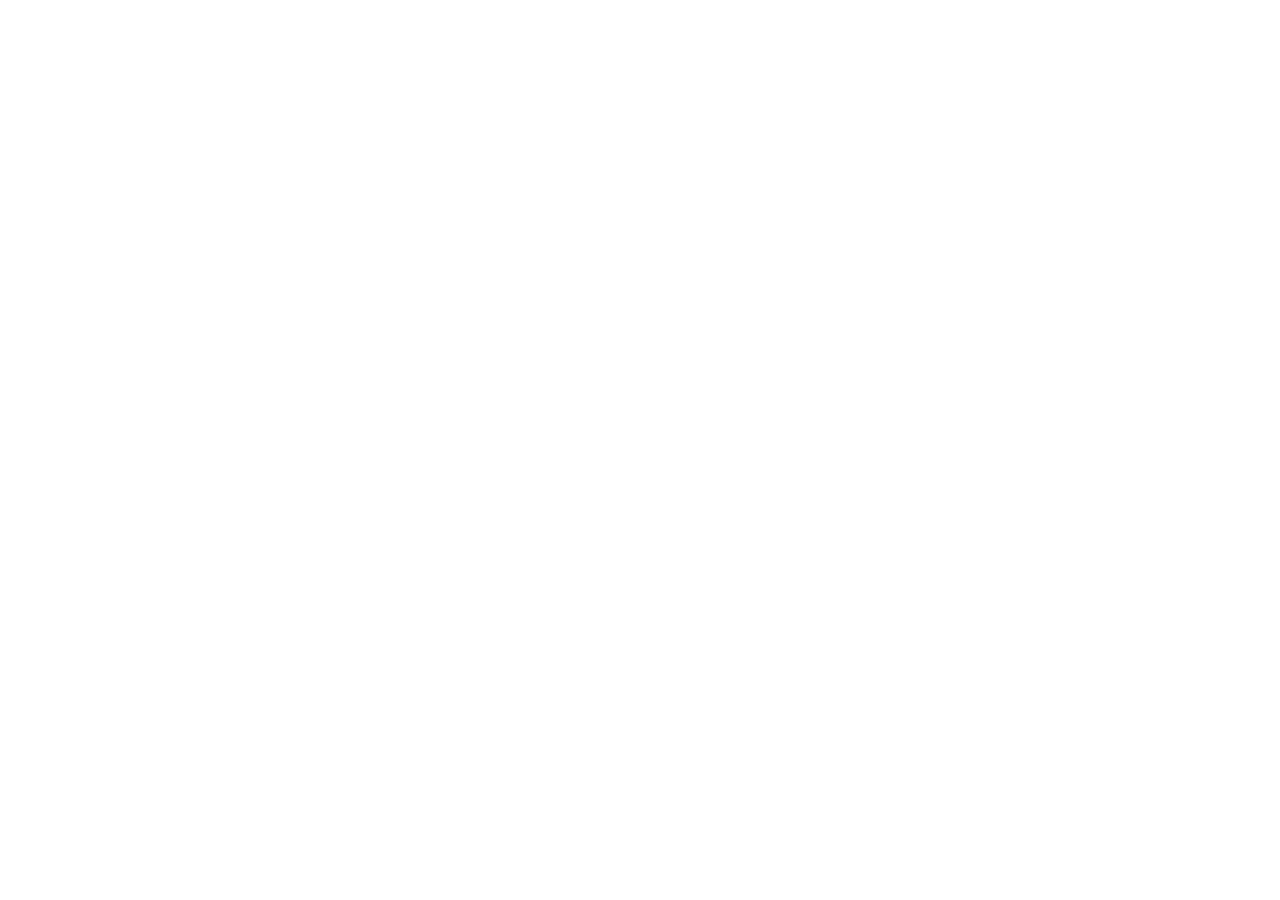
==== contact.html @ eb639f41 "Init: Création du dépôt,arboréscence des fichiers et structure HTML de base" ====
<!DOCTYPE html>
<html lang="fr">
<head>
    <meta charset="UTF-8">
    <meta name="viewport" content="width=device-width, initial-scale=1.0">
    <title>Document</title>
</head>
<body>
    
</body>
</html>
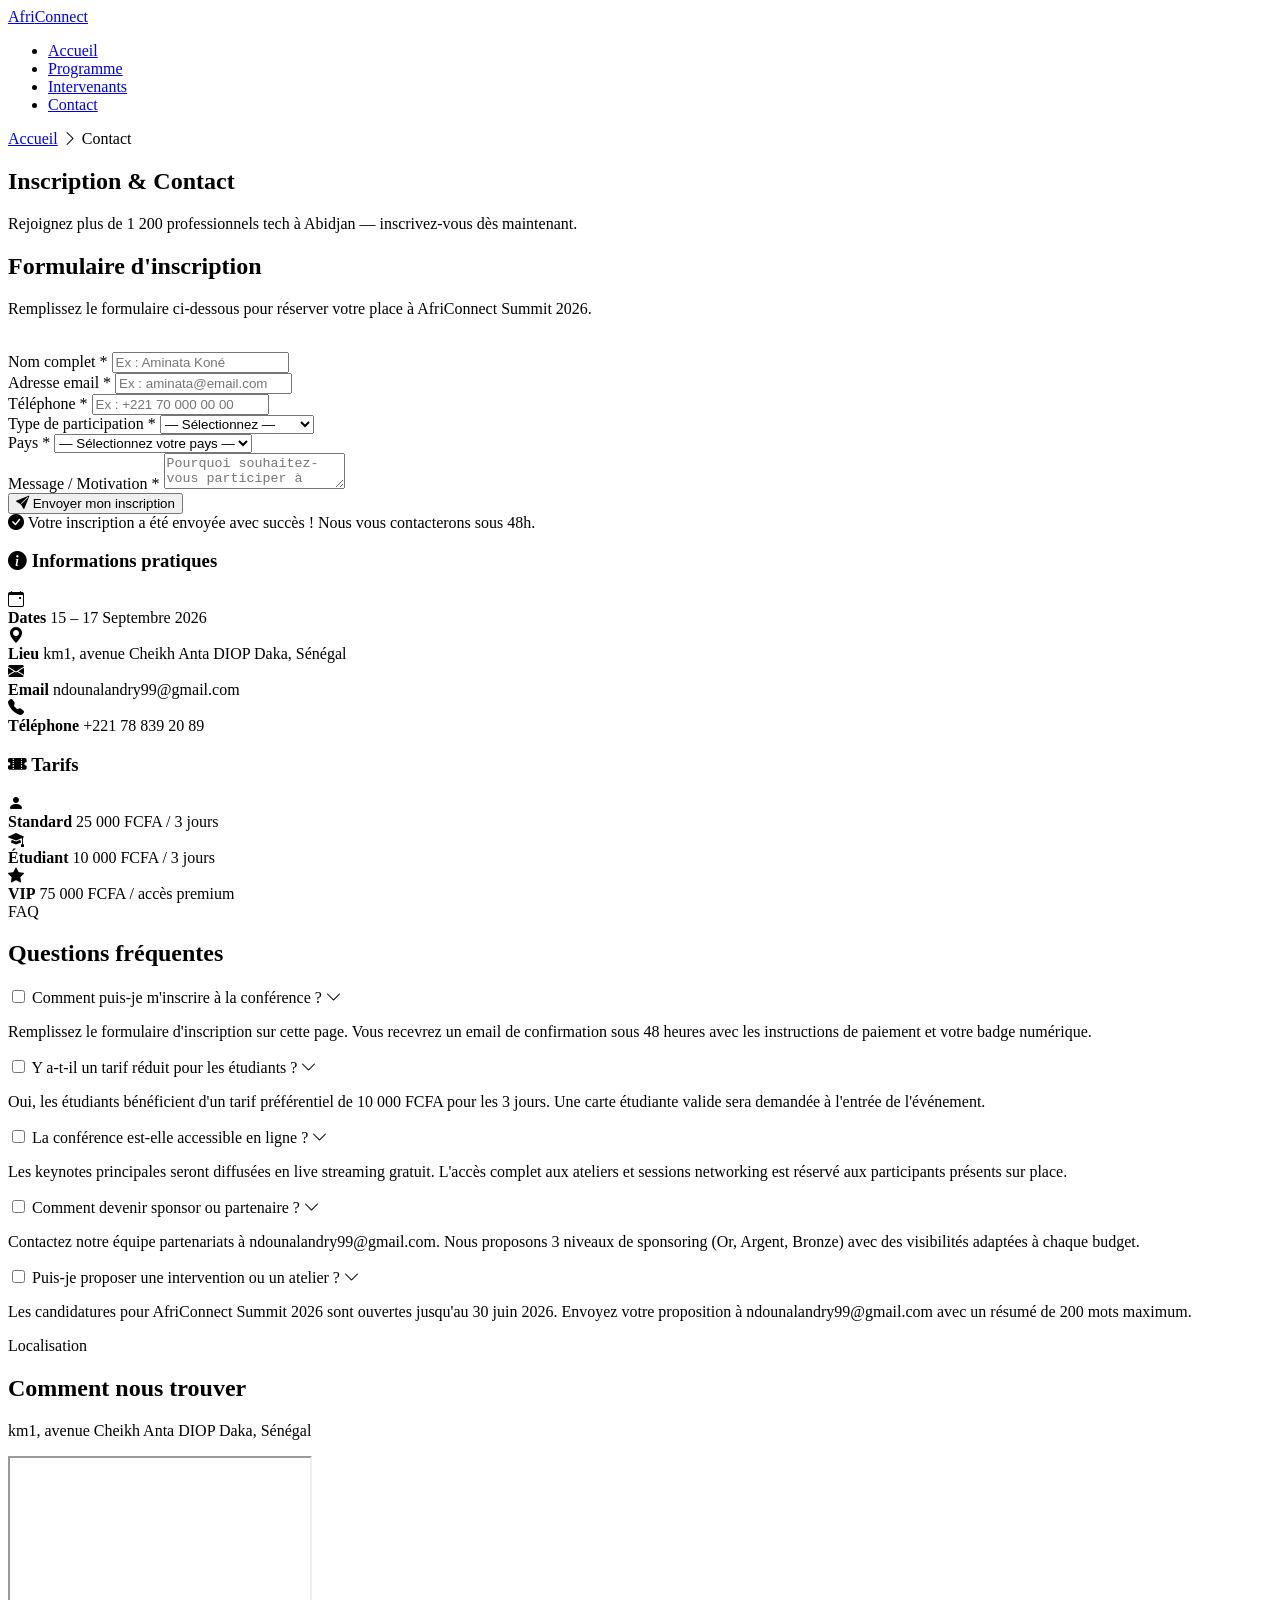
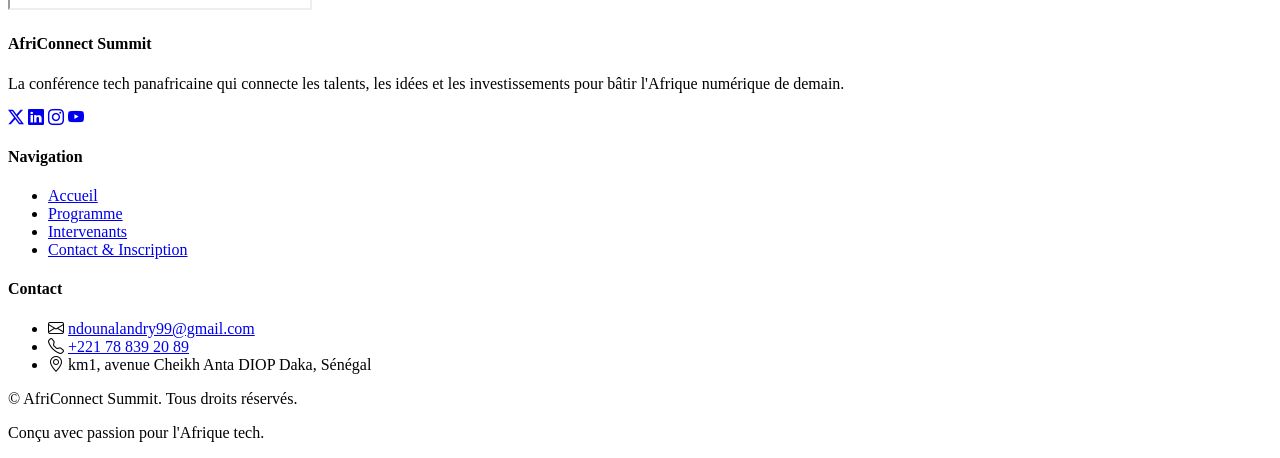
==== commit 61d1645a: "HTML: structure compltète de contact.html" ====
--- a/contact.html
+++ b/contact.html
@@ -3,9 +3,316 @@
 <head>
     <meta charset="UTF-8">
     <meta name="viewport" content="width=device-width, initial-scale=1.0">
-    <title>Document</title>
+    <meta name="description" content="Inscrivez-vous à AfriConnect Summit 2026 ou contactez-nous — formulaire d'inscription et FAQ.">
+    <title>Contact &amp; Inscription — AfriConnect Summit 2026</title>
+    <link rel="preconnect" href="https://fonts.googleapis.com">
+    <link rel="preconnect" href="https://fonts.gstatic.com" crossorigin>
+    <link href="https://fonts.googleapis.com/css2?family=DM+Sans:ital,opsz,wght@0,9..40,300;0,9..40,400;0,9..40,500;0,9..40,600;0,9..40,700;1,9..40,400&family=Syne:wght@400;600;700;800&display=swap" rel="stylesheet">
+    <link rel="stylesheet" href="https://cdn.jsdelivr.net/npm/bootstrap-icons@1.11.3/font/bootstrap-icons.min.css">
+    <link rel="stylesheet" href="css/style.css">
 </head>
 <body>
-    
+
+    <!-- NAVBAR -->
+    <header>
+        <nav aria-label="Navigation principale">
+            <div>
+                <a href="index.html" aria-label="AfriConnect Summit — Accueil">
+                    Afri<span>Connect</span>
+                </a>
+                <ul>
+                    <li><a href="index.html">Accueil</a></li>
+                    <li><a href="programme.html">Programme</a></li>
+                    <li><a href="intervenants.html">Intervenants</a></li>
+                    <li><a href="contact.html">Contact</a></li>
+                </ul>
+            </div>
+        </nav>
+    </header>
+
+    <main>
+
+        <!-- HERO INTERNE -->
+        <section>
+            <div>
+                <nav aria-label="Fil d'Ariane">
+                    <a href="index.html">Accueil</a>
+                    <i class="bi bi-chevron-right"></i>
+                    <span>Contact</span>
+                </nav>
+                <h1>Inscription &amp; Contact</h1>
+                <p>Rejoignez plus de 1 200 professionnels tech à Abidjan — inscrivez-vous dès maintenant.</p>
+            </div>
+        </section>
+
+        <!-- FORMULAIRE D'INSCRIPTION -->
+        <section>
+            <div>
+                <div>
+                    <!-- Colonne formulaire -->
+                    <div>
+                        <h2>Formulaire d'inscription</h2>
+                        <p>Remplissez le formulaire ci-dessous pour réserver votre place à AfriConnect Summit 2026.</p>
+                        <br>
+                        <form>
+                            <div>
+                                <label for="fullname">Nom complet *</label>
+                                <input type="text" name="fullname" placeholder="Ex : Aminata Koné" required autocomplete="name">
+                                <span class="error-message" aria-live="polite"></span>
+                            </div>
+                            <div>
+                                <label for="email">Adresse email *</label>
+                                <input type="email" name="email" placeholder="Ex : aminata@email.com" required autocomplete="email">
+                                <span class="error-message" aria-live="polite"></span>
+                            </div>
+                            <div>
+                                <label for="phone">Téléphone *</label>
+                                <input type="tel" name="phone" placeholder="Ex : +221 70 000 00 00" required autocomplete="tel">
+                                <span class="error-message" aria-live="polite"></span>
+                            </div>
+                            <div>
+                                <label for="participation">Type de participation *</label>
+                                <select id="participation" name="participation" required>
+                                    <option value="">— Sélectionnez —</option>
+                                    <option value="standard">Participant standard</option>
+                                    <option value="student">Étudiant / Junior</option>
+                                    <option value="speaker">Intervenant / Speaker</option>
+                                    <option value="sponsor">Représentant sponsor</option>
+                                    <option value="press">Presse / Média</option>
+                                </select>
+                                <span class="error-message" aria-live="polite"></span>
+                            </div>
+                            <div>
+                                <label for="country">Pays *</label>
+                                <select name="country" required>
+                                    <option value="">— Sélectionnez votre pays —</option>
+                                    <option value="ci">Côte d'Ivoire</option>
+                                    <option value="sn">Sénégal</option>
+                                    <option value="co">Congo</option>
+                                    <option value="ng">Nigeria</option>
+                                    <option value="gh">Ghana</option>
+                                    <option value="ke">Kenya</option>
+                                    <option value="ma">Maroc</option>
+                                    <option value="cm">Cameroun</option>
+                                    <option value="za">Afrique du Sud</option>
+                                    <option value="tg">Togo</option>
+                                    <option value="bj">Bénin</option>
+                                    <option value="rw">Rwanda</option>
+                                    <option value="et">Éthiopie</option>
+                                </select>
+                                <span class="error-message" aria-live="polite"></span>
+                            </div>
+                            <div>
+                                <label for="message">Message / Motivation *</label>
+                                <textarea id="message" name="message" placeholder="Pourquoi souhaitez-vous participer à AfriConnect Summit ? (minimum 20 caractères)" required></textarea>
+                                <span class="error-message" aria-live="polite"></span>
+                            </div>
+                            <button type="submit">
+                                <i class="bi bi-send-fill"></i> Envoyer mon inscription
+                            </button>
+                            <div>
+                                <i class="bi bi-check-circle-fill"></i> Votre inscription a été envoyée avec succès !
+                                Nous vous contacterons sous 48h.
+                            </div>
+                        </form>
+                    </div>
+
+                    <!-- Colonne informations -->
+                    <div>
+                        <div>
+                            <h3><i class="bi bi-info-circle-fill"></i> Informations pratiques</h3>
+                            <div>
+                                <i class="bi bi-calendar-event"></i>
+                                <div>
+                                    <strong>Dates</strong>
+                                    <span>15 – 17 Septembre 2026</span>
+                                </div>
+                            </div>
+                            <div>
+                                <i class="bi bi-geo-alt-fill"></i>
+                                <div>
+                                    <strong>Lieu</strong>
+                                    <span>km1, avenue Cheikh Anta DIOP Daka, Sénégal</span>
+                                </div>
+                            </div>
+                            <div>
+                                <i class="bi bi-envelope-fill"></i>
+                                <div>
+                                    <strong>Email</strong>
+                                    <span>ndounalandry99@gmail.com</span>
+                                </div>
+                            </div>
+                            <div>
+                                <i class="bi bi-telephone-fill"></i>
+                                <div>
+                                    <strong>Téléphone</strong>
+                                    <span>+221 78 839 20 89</span>
+                                </div>
+                            </div>
+                        </div>
+                        <div>
+                            <h3><i class="bi bi-ticket-perforated-fill"></i> Tarifs</h3>
+                            <div>
+                                <i class="bi bi-person-fill"></i>
+                                <div>
+                                    <strong>Standard</strong>
+                                    <span>25 000 FCFA / 3 jours</span>
+                                </div>
+                            </div>
+                            <div>
+                                <i class="bi bi-mortarboard-fill"></i>
+                                <div>
+                                    <strong>Étudiant</strong>
+                                    <span>10 000 FCFA / 3 jours</span>
+                                </div>
+                            </div>
+                            <div>
+                                <i class="bi bi-star-fill"></i>
+                                <div>
+                                    <strong>VIP</strong>
+                                    <span>75 000 FCFA / accès premium</span>
+                                </div>
+                            </div>
+                        </div>
+                    </div>
+                </div>
+            </div>
+        </section>
+
+        <!-- FAQ ACCORDÉON CSS PUR -->
+        <section>
+            <div>
+                <div>
+                    <span>FAQ</span>
+                    <h2>Questions fréquentes</h2>
+                </div>
+                <div>
+                    <div>
+                        <input type="checkbox" id="faq1">
+                        <label for="faq1">
+                            Comment puis-je m'inscrire à la conférence ?
+                            <i class="bi bi-chevron-down"></i>
+                        </label>
+                        <div>
+                            <p>
+                                Remplissez le formulaire d'inscription sur cette page. Vous recevrez un email de confirmation 
+                                sous 48 heures avec les instructions de paiement et votre badge numérique.
+                            </p>
+                        </div>
+                    </div>
+                    <div>
+                        <input type="checkbox" id="faq2">
+                        <label for="faq2">
+                            Y a-t-il un tarif réduit pour les étudiants ?
+                            <i class="bi bi-chevron-down"></i>
+                        </label>
+                        <div>
+                            <p>
+                                Oui, les étudiants bénéficient d'un tarif préférentiel de 10 000 FCFA pour les 3 jours.
+                                Une carte étudiante valide sera demandée à l'entrée de l'événement.
+                            </p>
+                        </div>
+                    </div>
+                    <div>
+                        <input type="checkbox" id="faq3">
+                        <label for="faq3">
+                            La conférence est-elle accessible en ligne ?
+                            <i class="bi bi-chevron-down"></i>
+                        </label>
+                        <div>
+                            <p>
+                                Les keynotes principales seront diffusées en live streaming gratuit. L'accès complet aux
+                                ateliers et sessions networking est réservé aux participants présents sur place.
+                            </p>
+                        </div>
+                    </div>
+                    <div>
+                        <input type="checkbox" id="faq4">
+                        <label for="faq4">
+                            Comment devenir sponsor ou partenaire ?
+                            <i class="bi bi-chevron-down"></i>
+                        </label>
+                        <div>
+                            <p>
+                                Contactez notre équipe partenariats à ndounalandry99@gmail.com. Nous proposons 3
+                                niveaux de sponsoring (Or, Argent, Bronze) avec des visibilités adaptées à chaque
+                                budget.
+                            </p>
+                        </div>
+                    </div>
+                    <div>
+                        <input type="checkbox" id="faq5">
+                        <label for="faq5">
+                            Puis-je proposer une intervention ou un atelier ?
+                            <i class="bi bi-chevron-down"></i>
+                        </label>
+                        <div>
+                            <p>
+                                Les candidatures pour AfriConnect Summit 2026 sont ouvertes jusqu'au 30 juin 2026.
+                                Envoyez votre proposition à ndounalandry99@gmail.com avec un résumé de 200 mots
+                                maximum.
+                            </p>
+                        </div>
+                    </div>
+                </div>
+            </div>
+        </section>
+
+        <!-- CARTE GOOGLE MAPS -->
+        <section>
+            <div>
+                <div>
+                    <span>Localisation</span>
+                    <h2>Comment nous trouver</h2>
+                    <p>km1, avenue Cheikh Anta DIOP Daka, Sénégal</p>
+                </div>
+                <div class="map-container animate-on-scroll fade-in">
+                    <iframe src="https://google.com" allowfullscreen="" loading="lazy" referrerpolicy="no-referrer-when-downgrade" title="Carte Google Maps — km1, avenue Cheikh Anta DIOP Dakar, Sénégal"></iframe>
+                </div>
+            </div>
+        </section>
+
+    </main>
+
+    <!-- FOOTER -->
+    <footer>
+        <div>
+            <div>
+                <div>
+                    <h4>AfriConnect Summit</h4>
+                    <p>La conférence tech panafricaine qui connecte les talents, les idées et les investissements pour bâtir l'Afrique numérique de demain.</p>
+                    <div>
+                        <a href="#" aria-label="Twitter"><i class="bi bi-twitter-x"></i></a>
+                        <a href="#" aria-label="LinkedIn"><i class="bi bi-linkedin"></i></a>
+                        <a href="#" aria-label="Instagram"><i class="bi bi-instagram"></i></a>
+                        <a href="#" aria-label="YouTube"><i class="bi bi-youtube"></i></a>
+                    </div>
+                </div>
+                <div>
+                    <h4>Navigation</h4>
+                    <ul>
+                        <li><a href="index.html">Accueil</a></li>
+                        <li><a href="programme.html">Programme</a></li>
+                        <li><a href="intervenants.html">Intervenants</a></li>
+                        <li><a href="contact.html">Contact &amp; Inscription</a></li>
+                    </ul>
+                </div>
+                <div>
+                    <h4>Contact</h4>
+                    <ul>
+                        <li><i class="bi bi-envelope"></i> <a href="mailto:ndounalandry99@gmail.com">ndounalandry99@gmail.com</a></li>
+                        <li><i class="bi bi-telephone"></i> <a href="tel:+221788392089">+221 78 839 20 89</a></li>
+                        <li><i class="bi bi-geo-alt"></i> km1, avenue Cheikh Anta DIOP Daka, Sénégal </li>
+                    </ul>
+                </div>
+            </div>
+            <div>
+                <p>&copy; <span class="current-year"></span> AfriConnect Summit. Tous droits réservés.</p>
+                <p>Conçu avec passion pour l'Afrique tech.</p>
+            </div>
+        </div>
+    </footer>
+
+    <script src="js/main.js"></script>
 </body>
 </html>
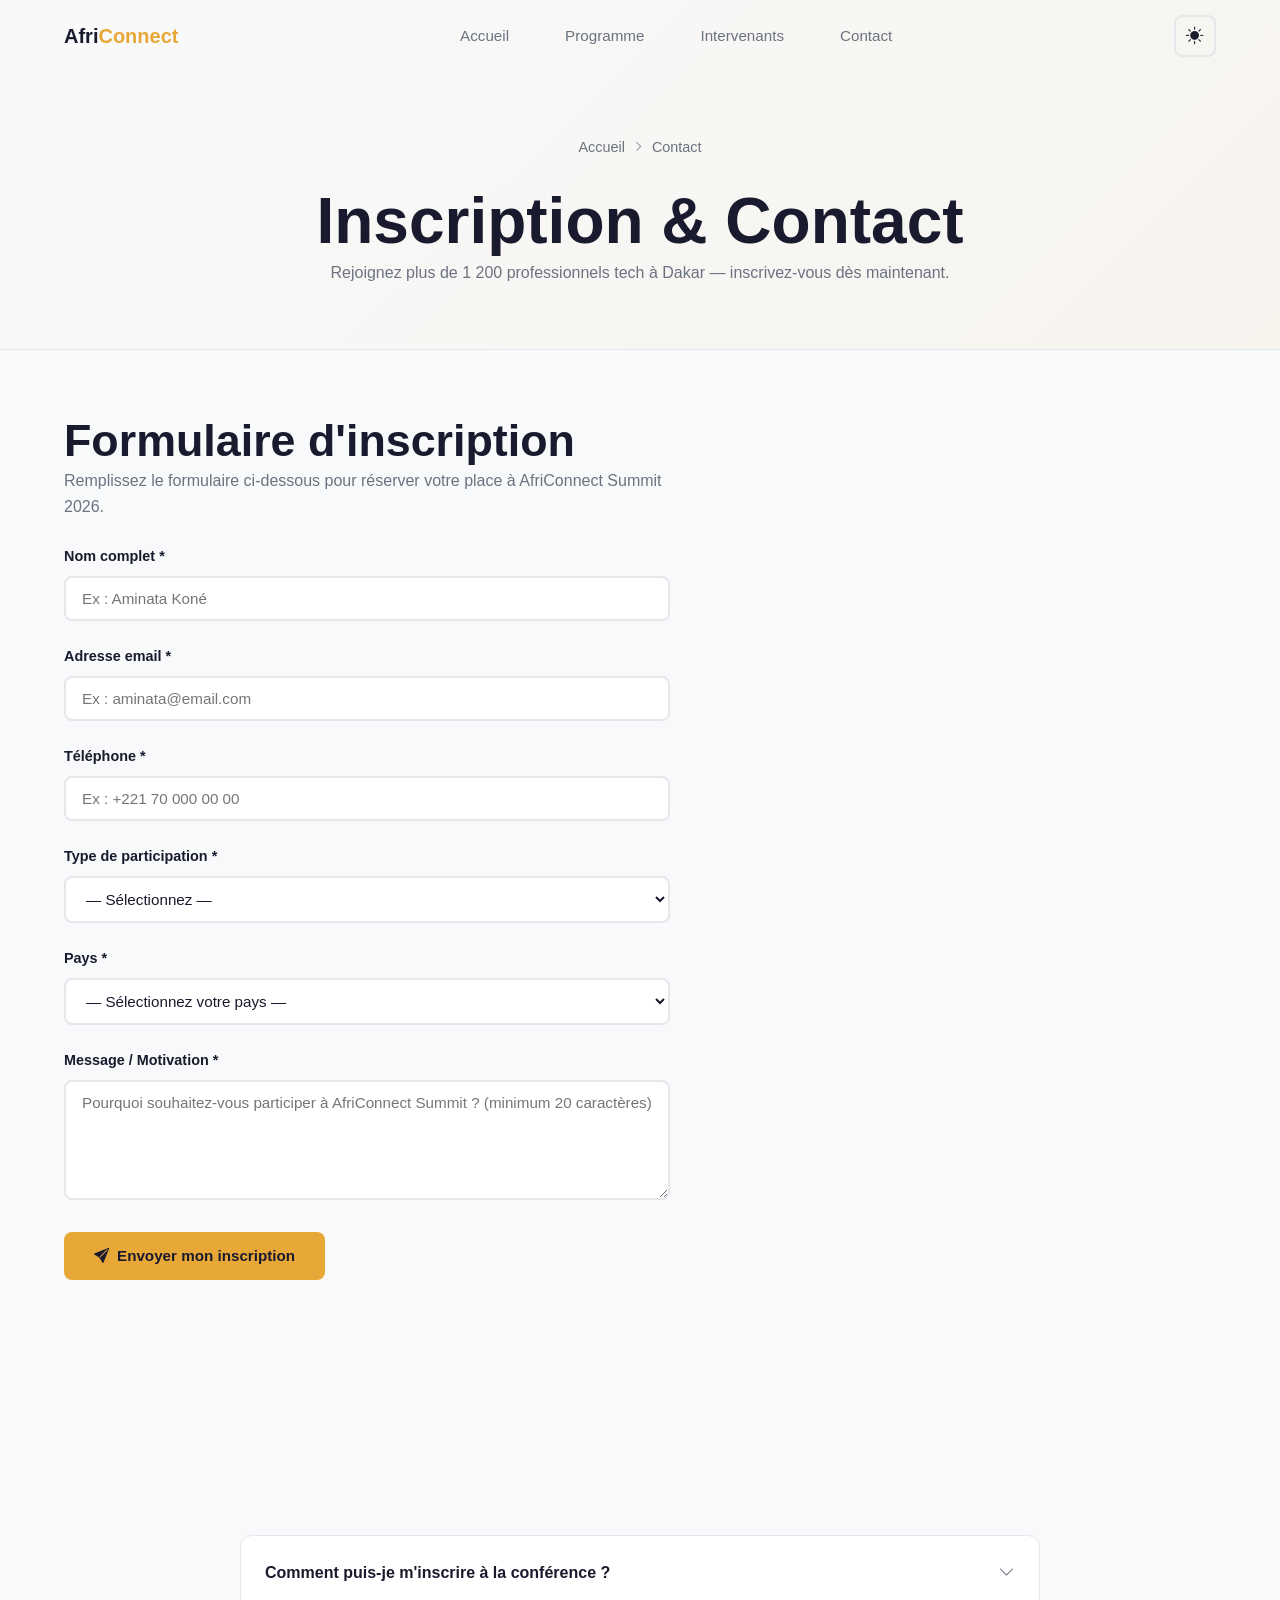
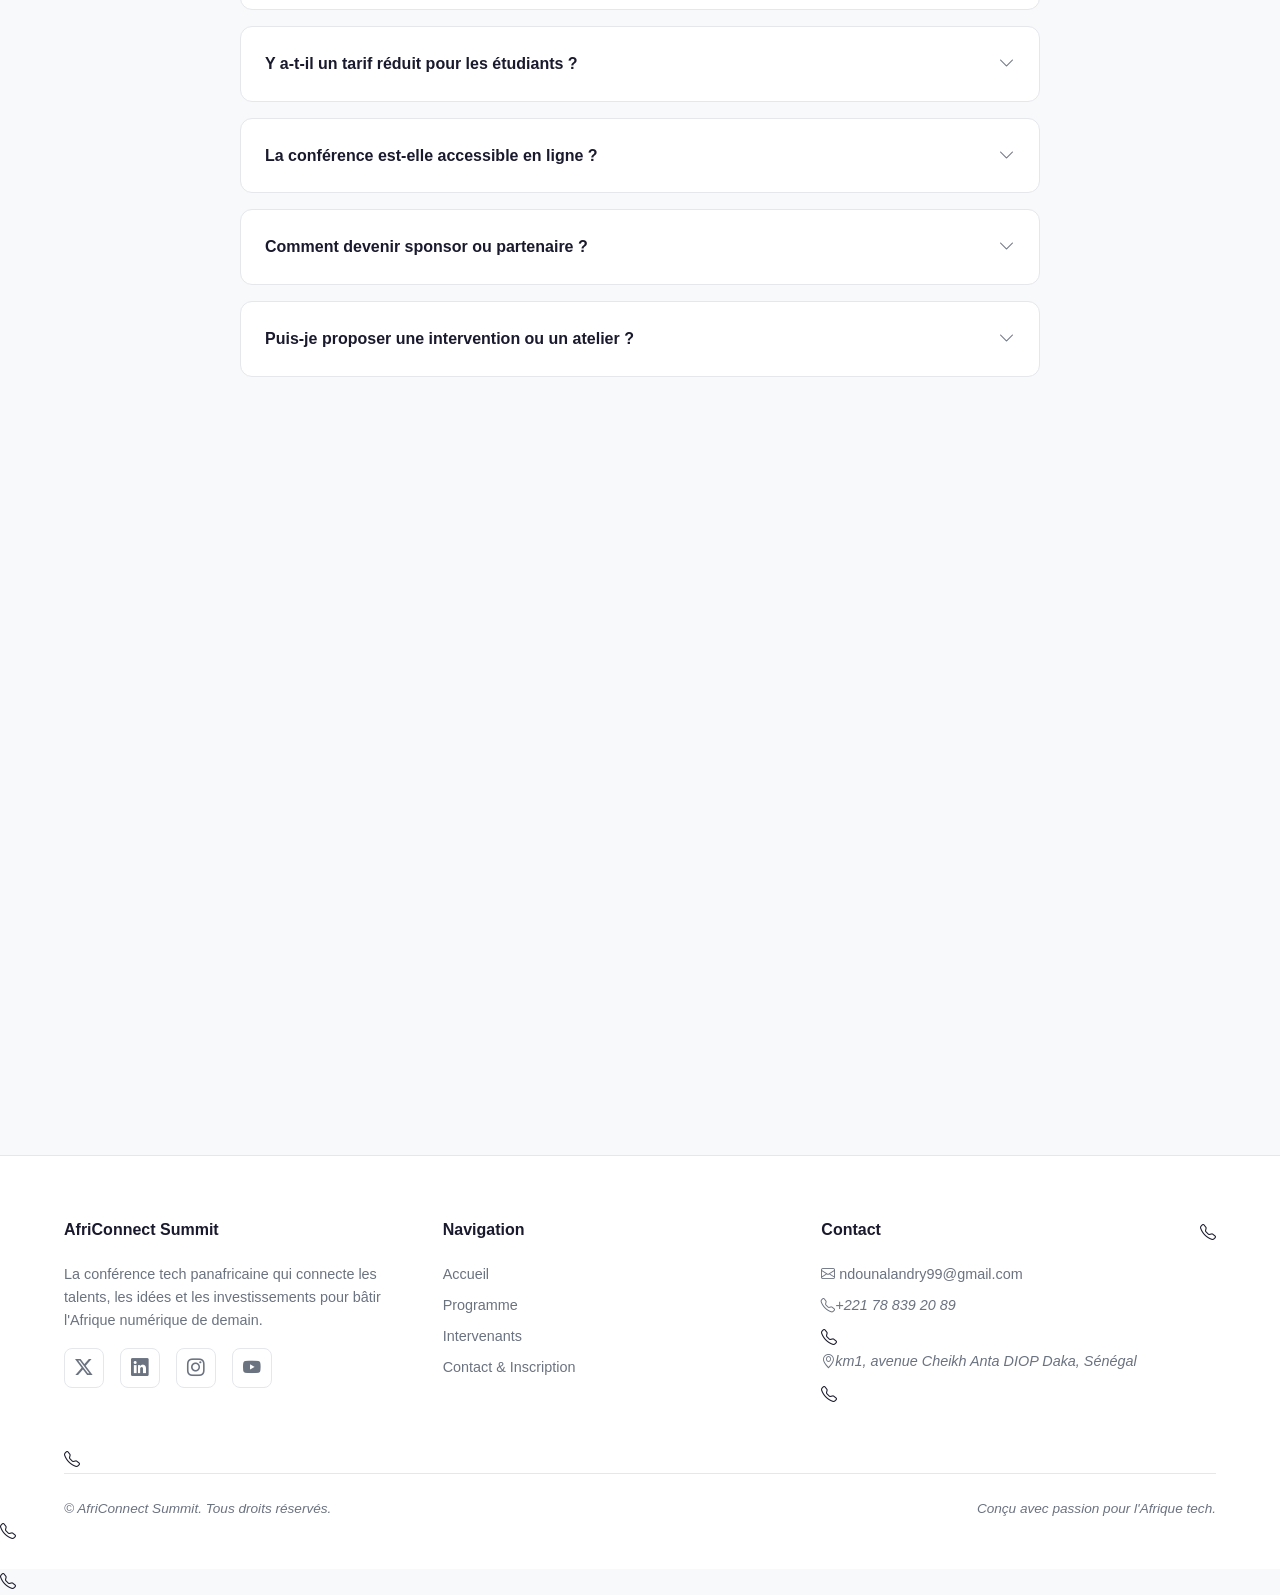
==== commit 2687a5e6: "CSS : structure complète avec les variables, Dark/light mode, responsivité" ====
--- a/contact.html
+++ b/contact.html
@@ -15,17 +15,27 @@
 
     <!-- NAVBAR -->
     <header>
-        <nav aria-label="Navigation principale">
-            <div>
-                <a href="index.html" aria-label="AfriConnect Summit — Accueil">
+        <nav class="navbar" aria-label="Navigation principale">
+            <div class="container">
+                <a href="index.html" class="navbar-logo" aria-label="AfriConnect Summit — Accueil">
                     Afri<span>Connect</span>
                 </a>
-                <ul>
-                    <li><a href="index.html">Accueil</a></li>
-                    <li><a href="programme.html">Programme</a></li>
-                    <li><a href="intervenants.html">Intervenants</a></li>
-                    <li><a href="contact.html">Contact</a></li>
+                <ul class="navbar-nav">
+                    <li><a href="index.html" class="nav-link">Accueil</a></li>
+                    <li><a href="programme.html" class="nav-link">Programme</a></li>
+                    <li><a href="intervenants.html" class="nav-link">Intervenants</a></li>
+                    <li><a href="contact.html" class="nav-link">Contact</a></li>
                 </ul>
+                <div class="navbar-actions">
+                    <button class="theme-toggle" aria-label="Basculer le mode sombre/clair">
+                        <i class="bi bi-sun-fill"></i>
+                    </button>
+                    <button class="hamburger" aria-label="Ouvrir le menu" aria-expanded="false">
+                        <span></span>
+                        <span></span>
+                        <span></span>
+                    </button>
+                </div>
             </div>
         </nav>
     </header>
@@ -33,44 +43,47 @@
     <main>
 
         <!-- HERO INTERNE -->
-        <section>
-            <div>
-                <nav aria-label="Fil d'Ariane">
+        <section class="page-hero" aria-labelledby="page-title">
+            <div class="container">
+                <nav class="breadcrumb" aria-label="Fil d'Ariane">
                     <a href="index.html">Accueil</a>
                     <i class="bi bi-chevron-right"></i>
                     <span>Contact</span>
                 </nav>
-                <h1>Inscription &amp; Contact</h1>
-                <p>Rejoignez plus de 1 200 professionnels tech à Abidjan — inscrivez-vous dès maintenant.</p>
+                <h1 id="page-title">Inscription &amp; Contact</h1>
+                <p>Rejoignez plus de 1 200 professionnels tech à Dakar — inscrivez-vous dès maintenant.</p>
             </div>
         </section>
 
         <!-- FORMULAIRE D'INSCRIPTION -->
-        <section>
-            <div>
-                <div>
+        <section class="section" aria-labelledby="form-title">
+            <div class="container">
+                <div class="contact-layout">
                     <!-- Colonne formulaire -->
-                    <div>
-                        <h2>Formulaire d'inscription</h2>
+                    <div class="contact-form-col">
+                        <h2 id="form-title">Formulaire d'inscription</h2>
                         <p>Remplissez le formulaire ci-dessous pour réserver votre place à AfriConnect Summit 2026.</p>
                         <br>
-                        <form>
-                            <div>
+                        <form id="registration-form" novalidate>
+                            <div class="form-group">
                                 <label for="fullname">Nom complet *</label>
-                                <input type="text" name="fullname" placeholder="Ex : Aminata Koné" required autocomplete="name">
-                                <span class="error-message" aria-live="polite"></span>
-                            </div>
-                            <div>
+                                <input type="text" id="fullname" name="fullname" placeholder="Ex : Aminata Koné"
+                                    required autocomplete="name">
+                                <span class="error-message" aria-live="polite"></span>
+                            </div>
+                            <div class="form-group">
                                 <label for="email">Adresse email *</label>
-                                <input type="email" name="email" placeholder="Ex : aminata@email.com" required autocomplete="email">
-                                <span class="error-message" aria-live="polite"></span>
-                            </div>
-                            <div>
+                                <input type="email" id="email" name="email" placeholder="Ex : aminata@email.com"
+                                    required autocomplete="email">
+                                <span class="error-message" aria-live="polite"></span>
+                            </div>
+                            <div class="form-group">
                                 <label for="phone">Téléphone *</label>
-                                <input type="tel" name="phone" placeholder="Ex : +221 70 000 00 00" required autocomplete="tel">
-                                <span class="error-message" aria-live="polite"></span>
-                            </div>
-                            <div>
+                                <input type="tel" id="phone" name="phone" placeholder="Ex : +221 70 000 00 00"
+                                    required autocomplete="tel">
+                                <span class="error-message" aria-live="polite"></span>
+                            </div>
+                            <div class="form-group">
                                 <label for="participation">Type de participation *</label>
                                 <select id="participation" name="participation" required>
                                     <option value="">— Sélectionnez —</option>
@@ -82,9 +95,9 @@
                                 </select>
                                 <span class="error-message" aria-live="polite"></span>
                             </div>
-                            <div>
+                            <div class="form-group">
                                 <label for="country">Pays *</label>
-                                <select name="country" required>
+                                <select id="country" name="country" required>
                                     <option value="">— Sélectionnez votre pays —</option>
                                     <option value="ci">Côte d'Ivoire</option>
                                     <option value="sn">Sénégal</option>
@@ -102,15 +115,17 @@
                                 </select>
                                 <span class="error-message" aria-live="polite"></span>
                             </div>
-                            <div>
+                            <div class="form-group">
                                 <label for="message">Message / Motivation *</label>
-                                <textarea id="message" name="message" placeholder="Pourquoi souhaitez-vous participer à AfriConnect Summit ? (minimum 20 caractères)" required></textarea>
-                                <span class="error-message" aria-live="polite"></span>
-                            </div>
-                            <button type="submit">
+                                <textarea id="message" name="message"
+                                    placeholder="Pourquoi souhaitez-vous participer à AfriConnect Summit ? (minimum 20 caractères)"
+                                    required></textarea>
+                                <span class="error-message" aria-live="polite"></span>
+                            </div>
+                            <button type="submit" class="btn btn-primary">
                                 <i class="bi bi-send-fill"></i> Envoyer mon inscription
                             </button>
-                            <div>
+                            <div class="form-success" role="alert">
                                 <i class="bi bi-check-circle-fill"></i> Votre inscription a été envoyée avec succès !
                                 Nous vous contacterons sous 48h.
                             </div>
@@ -118,31 +133,31 @@
                     </div>
 
                     <!-- Colonne informations -->
-                    <div>
-                        <div>
+                    <div class="contact-info-col">
+                        <div class="contact-info-card animate-on-scroll fade-in">
                             <h3><i class="bi bi-info-circle-fill"></i> Informations pratiques</h3>
-                            <div>
+                            <div class="info-item">
                                 <i class="bi bi-calendar-event"></i>
                                 <div>
                                     <strong>Dates</strong>
                                     <span>15 – 17 Septembre 2026</span>
                                 </div>
                             </div>
-                            <div>
+                            <div class="info-item">
                                 <i class="bi bi-geo-alt-fill"></i>
                                 <div>
                                     <strong>Lieu</strong>
                                     <span>km1, avenue Cheikh Anta DIOP Daka, Sénégal</span>
                                 </div>
                             </div>
-                            <div>
+                            <div class="info-item">
                                 <i class="bi bi-envelope-fill"></i>
                                 <div>
                                     <strong>Email</strong>
                                     <span>ndounalandry99@gmail.com</span>
                                 </div>
                             </div>
-                            <div>
+                            <div class="info-item">
                                 <i class="bi bi-telephone-fill"></i>
                                 <div>
                                     <strong>Téléphone</strong>
@@ -150,23 +165,23 @@
                                 </div>
                             </div>
                         </div>
-                        <div>
+                        <div class="contact-info-card animate-on-scroll fade-in">
                             <h3><i class="bi bi-ticket-perforated-fill"></i> Tarifs</h3>
-                            <div>
+                            <div class="info-item">
                                 <i class="bi bi-person-fill"></i>
                                 <div>
                                     <strong>Standard</strong>
                                     <span>25 000 FCFA / 3 jours</span>
                                 </div>
                             </div>
-                            <div>
+                            <div class="info-item">
                                 <i class="bi bi-mortarboard-fill"></i>
                                 <div>
                                     <strong>Étudiant</strong>
                                     <span>10 000 FCFA / 3 jours</span>
                                 </div>
                             </div>
-                            <div>
+                            <div class="info-item">
                                 <i class="bi bi-star-fill"></i>
                                 <div>
                                     <strong>VIP</strong>
@@ -180,76 +195,76 @@
         </section>
 
         <!-- FAQ ACCORDÉON CSS PUR -->
-        <section>
-            <div>
-                <div>
-                    <span>FAQ</span>
-                    <h2>Questions fréquentes</h2>
-                </div>
-                <div>
-                    <div>
+        <section class="faq-section" aria-labelledby="faq-title">
+            <div class="container">
+                <div class="section-header animate-on-scroll fade-in">
+                    <span class="section-label">FAQ</span>
+                    <h2 id="faq-title">Questions fréquentes</h2>
+                </div>
+                <div class="faq-list">
+                    <div class="faq-item">
                         <input type="checkbox" id="faq1">
-                        <label for="faq1">
+                        <label class="faq-question" for="faq1">
                             Comment puis-je m'inscrire à la conférence ?
                             <i class="bi bi-chevron-down"></i>
                         </label>
-                        <div>
-                            <p>
-                                Remplissez le formulaire d'inscription sur cette page. Vous recevrez un email de confirmation 
-                                sous 48 heures avec les instructions de paiement et votre badge numérique.
-                            </p>
-                        </div>
-                    </div>
-                    <div>
+                        <div class="faq-answer">
+                            <p>
+                                Remplissez le formulaire d'inscription sur cette page. Vous recevrez un email de
+                                confirmation sous 48 heures avec les instructions de paiement et votre badge numérique.
+                            </p>
+                        </div>
+                    </div>
+                    <div class="faq-item">
                         <input type="checkbox" id="faq2">
-                        <label for="faq2">
+                        <label class="faq-question" for="faq2">
                             Y a-t-il un tarif réduit pour les étudiants ?
                             <i class="bi bi-chevron-down"></i>
                         </label>
-                        <div>
+                        <div class="faq-answer">
                             <p>
                                 Oui, les étudiants bénéficient d'un tarif préférentiel de 10 000 FCFA pour les 3 jours.
                                 Une carte étudiante valide sera demandée à l'entrée de l'événement.
                             </p>
                         </div>
                     </div>
-                    <div>
+                    <div class="faq-item">
                         <input type="checkbox" id="faq3">
-                        <label for="faq3">
+                        <label class="faq-question" for="faq3">
                             La conférence est-elle accessible en ligne ?
                             <i class="bi bi-chevron-down"></i>
                         </label>
-                        <div>
+                        <div class="faq-answer">
                             <p>
                                 Les keynotes principales seront diffusées en live streaming gratuit. L'accès complet aux
                                 ateliers et sessions networking est réservé aux participants présents sur place.
                             </p>
                         </div>
                     </div>
-                    <div>
+                    <div class="faq-item">
                         <input type="checkbox" id="faq4">
-                        <label for="faq4">
+                        <label class="faq-question" for="faq4">
                             Comment devenir sponsor ou partenaire ?
                             <i class="bi bi-chevron-down"></i>
                         </label>
-                        <div>
-                            <p>
-                                Contactez notre équipe partenariats à ndounalandry99@gmail.com. Nous proposons 3
+                        <div class="faq-answer">
+                            <p>
+                                Contactez notre équipe partenariats à sponsors@africonnectsummit.com. Nous proposons 3
                                 niveaux de sponsoring (Or, Argent, Bronze) avec des visibilités adaptées à chaque
                                 budget.
                             </p>
                         </div>
                     </div>
-                    <div>
+                    <div class="faq-item">
                         <input type="checkbox" id="faq5">
-                        <label for="faq5">
+                        <label class="faq-question" for="faq5">
                             Puis-je proposer une intervention ou un atelier ?
                             <i class="bi bi-chevron-down"></i>
                         </label>
-                        <div>
+                        <div class="faq-answer">
                             <p>
                                 Les candidatures pour AfriConnect Summit 2026 sont ouvertes jusqu'au 30 juin 2026.
-                                Envoyez votre proposition à ndounalandry99@gmail.com avec un résumé de 200 mots
+                                Envoyez votre proposition à speakers@africonnectsummit.com avec un résumé de 200 mots
                                 maximum.
                             </p>
                         </div>
@@ -259,15 +274,19 @@
         </section>
 
         <!-- CARTE GOOGLE MAPS -->
-        <section>
-            <div>
-                <div>
-                    <span>Localisation</span>
-                    <h2>Comment nous trouver</h2>
+        <section class="map-section" aria-labelledby="map-title">
+            <div class="container">
+                <div class="section-header animate-on-scroll fade-in">
+                    <span class="section-label">Localisation</span>
+                    <h2 id="map-title">Comment nous trouver</h2>
                     <p>km1, avenue Cheikh Anta DIOP Daka, Sénégal</p>
                 </div>
                 <div class="map-container animate-on-scroll fade-in">
-                    <iframe src="https://google.com" allowfullscreen="" loading="lazy" referrerpolicy="no-referrer-when-downgrade" title="Carte Google Maps — km1, avenue Cheikh Anta DIOP Dakar, Sénégal"></iframe>
+                    <iframe
+                        src="https://www.google.com"
+                        allowfullscreen="" loading="lazy" referrerpolicy="no-referrer-when-downgrade"
+                        title="Carte Google Maps — km1, avenue Cheikh Anta DIOP Daka, Sénégal">
+                    </iframe>
                 </div>
             </div>
         </section>
@@ -275,20 +294,20 @@
     </main>
 
     <!-- FOOTER -->
-    <footer>
-        <div>
-            <div>
-                <div>
+    <footer class="footer">
+        <div class="container">
+            <div class="footer-grid">
+                <div class="footer-col">
                     <h4>AfriConnect Summit</h4>
                     <p>La conférence tech panafricaine qui connecte les talents, les idées et les investissements pour bâtir l'Afrique numérique de demain.</p>
-                    <div>
+                    <div class="footer-social">
                         <a href="#" aria-label="Twitter"><i class="bi bi-twitter-x"></i></a>
                         <a href="#" aria-label="LinkedIn"><i class="bi bi-linkedin"></i></a>
                         <a href="#" aria-label="Instagram"><i class="bi bi-instagram"></i></a>
                         <a href="#" aria-label="YouTube"><i class="bi bi-youtube"></i></a>
                     </div>
                 </div>
-                <div>
+                <div class="footer-col">
                     <h4>Navigation</h4>
                     <ul>
                         <li><a href="index.html">Accueil</a></li>
@@ -297,21 +316,25 @@
                         <li><a href="contact.html">Contact &amp; Inscription</a></li>
                     </ul>
                 </div>
-                <div>
+                <div class="footer-col">
                     <h4>Contact</h4>
                     <ul>
                         <li><i class="bi bi-envelope"></i> <a href="mailto:ndounalandry99@gmail.com">ndounalandry99@gmail.com</a></li>
-                        <li><i class="bi bi-telephone"></i> <a href="tel:+221788392089">+221 78 839 20 89</a></li>
-                        <li><i class="bi bi-geo-alt"></i> km1, avenue Cheikh Anta DIOP Daka, Sénégal </li>
+                        <li><i class="bi bi-telephone"><a href="tel:+221788392089">+221 78 839 20 89</a></li>
+                        <li><i class="bi bi-geo-alt"></i>km1, avenue Cheikh Anta DIOP Daka, Sénégal</li>
                     </ul>
                 </div>
             </div>
-            <div>
+            <div class="footer-bottom">
                 <p>&copy; <span class="current-year"></span> AfriConnect Summit. Tous droits réservés.</p>
                 <p>Conçu avec passion pour l'Afrique tech.</p>
             </div>
         </div>
     </footer>
+
+    <button class="back-to-top" aria-label="Retour en haut de la page">
+        <i class="bi bi-arrow-up"></i>
+    </button>
 
     <script src="js/main.js"></script>
 </body>
--- a/css/style.css
+++ b/css/style.css
@@ -0,0 +1,1443 @@
+/* ============================================================
+   AfriConnect Summit — Feuille de styles principale
+   Design system 2026 · Dark mode · Responsive
+   ============================================================ */
+
+/* --- Variables CSS (Light Mode) --- */
+:root {
+  --color-primary: #e8a838;
+  --color-secondary: #00bfa6;
+  --color-accent: #ff6b35;
+  --color-bg: #f8f9fa;
+  --color-surface: #ffffff;
+  --color-text: #1a1a2e;
+  --color-text-muted: #6b7280;
+  --color-border: #e5e7eb;
+  --font-display: "Syne", sans-serif;
+  --font-body: "DM Sans", sans-serif;
+  --spacing-xs: 0.5rem;
+  --spacing-sm: 1rem;
+  --spacing-md: 1.5rem;
+  --spacing-lg: 2.5rem;
+  --spacing-xl: 4rem;
+  --radius-sm: 8px;
+  --radius-md: 12px;
+  --radius-lg: 20px;
+  --shadow-sm: 0 2px 8px rgba(0, 0, 0, 0.08);
+  --shadow-md: 0 8px 24px rgba(0, 0, 0, 0.12);
+  --shadow-lg: 0 16px 48px rgba(0, 0, 0, 0.16);
+  --transition: 0.3s ease;
+  --navbar-height: 72px;
+}
+
+/* --- Dark Mode --- */
+[data-theme="dark"] {
+  --color-bg: #0d1117;
+  --color-surface: #161b22;
+  --color-text: #f0f0f0;
+  --color-text-muted: #9ca3af;
+  --color-border: #30363d;
+  --shadow-sm: 0 2px 8px rgba(0, 0, 0, 0.3);
+  --shadow-md: 0 8px 24px rgba(0, 0, 0, 0.4);
+  --shadow-lg: 0 16px 48px rgba(0, 0, 0, 0.5);
+}
+
+/* --- Reset & Base --- */
+*,
+*::before,
+*::after {
+  box-sizing: border-box;
+  margin: 0;
+  padding: 0;
+}
+
+html {
+  scroll-behavior: smooth;
+  font-size: 16px;
+}
+
+body {
+  font-family: var(--font-body);
+  background-color: var(--color-bg);
+  color: var(--color-text);
+  line-height: 1.6;
+  transition: background-color var(--transition), color var(--transition);
+  overflow-x: hidden;
+}
+
+img {
+  max-width: 100%;
+  height: auto;
+  display: block;
+}
+
+a {
+  color: var(--color-secondary);
+  text-decoration: none;
+  transition: color var(--transition);
+}
+
+a:hover {
+  color: var(--color-primary);
+}
+
+ul {
+  list-style: none;
+}
+
+h1,
+h2,
+h3,
+h4 {
+  font-family: var(--font-display);
+  line-height: 1.2;
+}
+
+h1 {
+  font-size: clamp(2.2rem, 5vw, 4rem);
+  font-weight: 800;
+}
+
+h2 {
+  font-size: clamp(1.8rem, 3.5vw, 2.8rem);
+  font-weight: 700;
+}
+
+h3 {
+  font-size: clamp(1.2rem, 2vw, 1.5rem);
+  font-weight: 600;
+}
+
+p {
+  color: var(--color-text-muted);
+}
+
+.container {
+  width: 100%;
+  max-width: 1200px;
+  margin: 0 auto;
+  padding: 0 var(--spacing-md);
+}
+
+.section {
+  padding: var(--spacing-xl) 0;
+}
+
+.section-header {
+  text-align: center;
+  margin-bottom: var(--spacing-lg);
+}
+
+.section-header p {
+  max-width: 600px;
+  margin: var(--spacing-sm) auto 0;
+}
+
+.section-label {
+  display: inline-block;
+  font-size: 0.85rem;
+  font-weight: 600;
+  text-transform: uppercase;
+  letter-spacing: 0.1em;
+  color: var(--color-secondary);
+  margin-bottom: var(--spacing-xs);
+}
+
+/* --- Boutons --- */
+.btn {
+  display: inline-flex;
+  align-items: center;
+  justify-content: center;
+  gap: var(--spacing-xs);
+  padding: 0.85rem 1.75rem;
+  border-radius: var(--radius-sm);
+  font-family: var(--font-body);
+  font-size: 0.95rem;
+  font-weight: 600;
+  border: 2px solid transparent;
+  cursor: pointer;
+  transition: all var(--transition);
+  text-decoration: none;
+}
+
+.btn-primary {
+  background-color: var(--color-primary);
+  color: #1a1a2e;
+}
+
+.btn-primary:hover {
+  background-color: var(--color-accent);
+  color: #fff;
+  transform: translateY(-2px);
+  box-shadow: var(--shadow-md);
+}
+
+.btn-outline {
+  background-color: transparent;
+  color: var(--color-text);
+  border-color: var(--color-border);
+}
+
+.btn-outline:hover {
+  border-color: var(--color-primary);
+  color: var(--color-primary);
+  transform: translateY(-2px);
+}
+
+.btn-secondary {
+  background-color: var(--color-secondary);
+  color: #fff;
+}
+
+.btn-secondary:hover {
+  background-color: #00a896;
+  transform: translateY(-2px);
+  box-shadow: var(--shadow-md);
+}
+
+/* ============================================================
+   NAVBAR
+   ============================================================ */
+.navbar {
+  position: fixed;
+  top: 0;
+  left: 0;
+  right: 0;
+  z-index: 1000;
+  height: var(--navbar-height);
+  display: flex;
+  align-items: center;
+  transition: background-color var(--transition), box-shadow var(--transition);
+  background-color: transparent;
+}
+
+.navbar.scrolled {
+  background-color: var(--color-surface);
+  box-shadow: var(--shadow-sm);
+}
+
+.navbar .container {
+  display: flex;
+  align-items: center;
+  justify-content: space-between;
+}
+
+.navbar-logo {
+  font-family: var(--font-display);
+  font-size: 1.25rem;
+  font-weight: 800;
+  color: var(--color-text);
+  text-decoration: none;
+  transition: color var(--transition);
+}
+
+.navbar-logo span {
+  color: var(--color-primary);
+}
+
+.navbar-logo:hover {
+  color: var(--color-primary);
+}
+
+.navbar-nav {
+  display: flex;
+  align-items: center;
+  gap: var(--spacing-md);
+}
+
+.nav-link {
+  font-size: 0.95rem;
+  font-weight: 500;
+  color: var(--color-text-muted);
+  padding: var(--spacing-xs) var(--spacing-sm);
+  border-radius: var(--radius-sm);
+  transition: all var(--transition);
+  position: relative;
+}
+
+.nav-link:hover,
+.nav-link.active {
+  color: var(--color-primary);
+}
+
+.nav-link.active::after {
+  content: "";
+  position: absolute;
+  bottom: 0;
+  left: 50%;
+  transform: translateX(-50%);
+  width: 20px;
+  height: 2px;
+  background-color: var(--color-primary);
+  border-radius: 2px;
+}
+
+.navbar-actions {
+  display: flex;
+  align-items: center;
+  gap: var(--spacing-sm);
+}
+
+.theme-toggle {
+  background: none;
+  border: 2px solid var(--color-border);
+  border-radius: var(--radius-sm);
+  width: 42px;
+  height: 42px;
+  display: flex;
+  align-items: center;
+  justify-content: center;
+  cursor: pointer;
+  color: var(--color-text);
+  font-size: 1.1rem;
+  transition: all var(--transition);
+}
+
+.theme-toggle:hover {
+  border-color: var(--color-primary);
+  color: var(--color-primary);
+}
+
+.hamburger {
+  display: none;
+  flex-direction: column;
+  gap: 5px;
+  background: none;
+  border: none;
+  cursor: pointer;
+  padding: var(--spacing-xs);
+}
+
+.hamburger span {
+  display: block;
+  width: 24px;
+  height: 2px;
+  background-color: var(--color-text);
+  transition: all var(--transition);
+  border-radius: 2px;
+}
+
+.hamburger.active span:nth-child(1) {
+  transform: rotate(45deg) translate(5px, 5px);
+}
+
+.hamburger.active span:nth-child(2) {
+  opacity: 0;
+}
+
+.hamburger.active span:nth-child(3) {
+  transform: rotate(-45deg) translate(5px, -5px);
+}
+
+/* ============================================================
+   HERO — Page d'accueil
+   ============================================================ */
+.hero {
+  min-height: 100vh;
+  display: flex;
+  align-items: center;
+  position: relative;
+  overflow: hidden;
+  padding-top: var(--navbar-height);
+}
+
+.hero-bg {
+  position: absolute;
+  inset: 0;
+  background: linear-gradient(135deg, var(--color-bg) 0%, rgba(232, 168, 56, 0.08) 50%, rgba(0, 191, 166, 0.08) 100%);
+  z-index: 0;
+}
+
+[data-theme="dark"] .hero-bg {
+  background: linear-gradient(135deg, var(--color-bg) 0%, rgba(232, 168, 56, 0.05) 50%, rgba(0, 191, 166, 0.05) 100%);
+}
+
+.hero-grid-pattern {
+  position: absolute;
+  inset: 0;
+  background-image: radial-gradient(circle at 1px 1px, var(--color-border) 1px, transparent 0);
+  background-size: 40px 40px;
+  opacity: 0.4;
+  z-index: 0;
+}
+
+.hero .container {
+  position: relative;
+  z-index: 1;
+  display: flex;
+  flex-direction: column;
+  align-items: flex-start;
+  gap: var(--spacing-md);
+}
+
+.hero-badge {
+  display: inline-flex;
+  align-items: center;
+  gap: var(--spacing-xs);
+  padding: 0.4rem 1rem;
+  background-color: var(--color-surface);
+  border: 1px solid var(--color-border);
+  border-radius: 50px;
+  font-size: 0.85rem;
+  font-weight: 500;
+  color: var(--color-text-muted);
+  animation: fadeInDown 0.8s ease forwards;
+}
+
+.hero-badge i {
+  color: var(--color-primary);
+}
+
+.hero h1 {
+  max-width: 800px;
+  animation: fadeInUp 0.8s ease 0.2s both;
+}
+
+.hero h1 em {
+  font-style: normal;
+  color: var(--color-primary);
+}
+
+.hero-subtitle {
+  font-size: clamp(1rem, 2vw, 1.25rem);
+  max-width: 550px;
+  animation: fadeInUp 0.8s ease 0.4s both;
+}
+
+.hero-subtitle i {
+  color: var(--color-secondary);
+  margin-right: var(--spacing-xs);
+}
+
+.hero-cta {
+  display: flex;
+  flex-wrap: wrap;
+  gap: var(--spacing-sm);
+  animation: fadeInUp 0.8s ease 0.6s both;
+}
+
+/* Compte à rebours */
+.countdown {
+  display: flex;
+  gap: var(--spacing-sm);
+  margin-top: var(--spacing-md);
+  animation: fadeInUp 0.8s ease 0.8s both;
+}
+
+.countdown-item {
+  display: flex;
+  flex-direction: column;
+  align-items: center;
+  background-color: var(--color-surface);
+  border: 1px solid var(--color-border);
+  border-radius: var(--radius-md);
+  padding: var(--spacing-sm) var(--spacing-md);
+  min-width: 80px;
+  box-shadow: var(--shadow-sm);
+  transition: transform var(--transition);
+}
+
+.countdown-item:hover {
+  transform: translateY(-4px);
+}
+
+.countdown-value {
+  font-family: var(--font-display);
+  font-size: 2rem;
+  font-weight: 800;
+  color: var(--color-primary);
+  line-height: 1;
+}
+
+.countdown-label {
+  font-size: 0.75rem;
+  text-transform: uppercase;
+  letter-spacing: 0.05em;
+  color: var(--color-text-muted);
+  margin-top: 4px;
+}
+
+/* ============================================================
+   CHIFFRES CLÉS — CSS Grid
+   ============================================================ */
+.stats-grid {
+  display: grid;
+  grid-template-columns: repeat(4, 1fr);
+  gap: var(--spacing-md);
+}
+
+.stat-card {
+  text-align: center;
+  padding: var(--spacing-lg) var(--spacing-md);
+  background-color: var(--color-surface);
+  border-radius: var(--radius-md);
+  border: 1px solid var(--color-border);
+  transition: all var(--transition);
+}
+
+.stat-card:hover {
+  transform: translateY(-6px);
+  box-shadow: var(--shadow-md);
+  border-color: var(--color-primary);
+}
+
+.stat-number {
+  font-family: var(--font-display);
+  font-size: clamp(2rem, 4vw, 3rem);
+  font-weight: 800;
+  color: var(--color-primary);
+  line-height: 1;
+}
+
+.stat-label {
+  font-size: 0.95rem;
+  color: var(--color-text-muted);
+  margin-top: var(--spacing-xs);
+}
+
+/* ============================================================
+   POURQUOI PARTICIPER — Flexbox
+   ============================================================ */
+.why-grid {
+  display: flex;
+  flex-wrap: wrap;
+  gap: var(--spacing-md);
+  justify-content: center;
+}
+
+.why-card {
+  flex: 1 1 280px;
+  max-width: 380px;
+  padding: var(--spacing-lg);
+  background-color: var(--color-surface);
+  border-radius: var(--radius-md);
+  border: 1px solid var(--color-border);
+  transition: all var(--transition);
+}
+
+.why-card:hover {
+  transform: translateY(-6px);
+  box-shadow: var(--shadow-md);
+}
+
+.why-icon {
+  width: 56px;
+  height: 56px;
+  display: flex;
+  align-items: center;
+  justify-content: center;
+  background: linear-gradient(135deg, var(--color-primary), var(--color-accent));
+  border-radius: var(--radius-md);
+  font-size: 1.5rem;
+  color: #fff;
+  margin-bottom: var(--spacing-md);
+}
+
+.why-card h3 {
+  margin-bottom: var(--spacing-xs);
+}
+
+/* ============================================================
+   INTERVENANTS VEDETTES — CSS Grid
+   ============================================================ */
+.speakers-grid {
+  display: grid;
+  grid-template-columns: repeat(4, 1fr);
+  gap: var(--spacing-md);
+}
+
+.speaker-card {
+  background-color: var(--color-surface);
+  border-radius: var(--radius-md);
+  overflow: hidden;
+  border: 1px solid var(--color-border);
+  transition: all var(--transition);
+}
+
+.speaker-card:hover {
+  transform: translateY(-8px);
+  box-shadow: var(--shadow-lg);
+}
+
+.speaker-card:hover .speaker-photo img {
+  transform: scale(1.08);
+}
+
+.speaker-photo {
+  overflow: hidden;
+  aspect-ratio: 1;
+}
+
+.speaker-photo img {
+  width: 100%;
+  height: 100%;
+  object-fit: cover;
+  transition: transform var(--transition);
+}
+
+.speaker-info {
+  padding: var(--spacing-md);
+}
+
+.speaker-info h3 {
+  font-size: 1.1rem;
+  margin-bottom: 4px;
+}
+
+.speaker-title {
+  font-size: 0.85rem;
+  color: var(--color-secondary);
+  margin-bottom: var(--spacing-xs);
+}
+
+.speaker-country {
+  font-size: 0.8rem;
+  color: var(--color-text-muted);
+  display: flex;
+  align-items: center;
+  gap: 4px;
+}
+
+.speakers-cta {
+  text-align: center;
+  margin-top: var(--spacing-lg);
+}
+
+/* ============================================================
+   SPONSORS — Flexbox
+   ============================================================ */
+.sponsors-tiers {
+  display: flex;
+  flex-direction: column;
+  gap: var(--spacing-lg);
+}
+
+.sponsor-tier {
+  text-align: center;
+}
+
+.tier-label {
+  font-family: var(--font-display);
+  font-size: 0.85rem;
+  font-weight: 700;
+  text-transform: uppercase;
+  letter-spacing: 0.1em;
+  margin-bottom: var(--spacing-md);
+}
+
+.tier-gold .tier-label {
+  color: #ffd700;
+}
+
+.tier-silver .tier-label {
+  color: #c0c0c0;
+}
+
+.tier-bronze .tier-label {
+  color: #cd7f32;
+}
+
+.sponsor-logos {
+  display: flex;
+  flex-wrap: wrap;
+  justify-content: center;
+  align-items: center;
+  gap: var(--spacing-md);
+}
+
+.sponsor-logo {
+  display: flex;
+  align-items: center;
+  justify-content: center;
+  background-color: var(--color-surface);
+  border: 1px solid var(--color-border);
+  border-radius: var(--radius-md);
+  font-family: var(--font-display);
+  font-weight: 700;
+  color: var(--color-text-muted);
+  transition: all var(--transition);
+}
+
+.sponsor-logo:hover {
+  border-color: var(--color-primary);
+  transform: scale(1.05);
+}
+
+.tier-gold .sponsor-logo {
+  width: 180px;
+  height: 80px;
+  font-size: 1.1rem;
+}
+
+.tier-silver .sponsor-logo {
+  width: 150px;
+  height: 65px;
+  font-size: 0.95rem;
+}
+
+.tier-bronze .sponsor-logo {
+  width: 120px;
+  height: 55px;
+  font-size: 0.85rem;
+}
+
+/* ============================================================
+   FOOTER — Flexbox
+   ============================================================ */
+.footer {
+  background-color: var(--color-surface);
+  border-top: 1px solid var(--color-border);
+  padding: var(--spacing-xl) 0 var(--spacing-md);
+}
+
+.footer-grid {
+  display: flex;
+  flex-wrap: wrap;
+  gap: var(--spacing-lg);
+  justify-content: space-between;
+  margin-bottom: var(--spacing-lg);
+}
+
+.footer-col {
+  flex: 1 1 250px;
+}
+
+.footer-col h4 {
+  font-family: var(--font-display);
+  margin-bottom: var(--spacing-md);
+  color: var(--color-text);
+}
+
+.footer-col p,
+.footer-col li {
+  font-size: 0.9rem;
+  color: var(--color-text-muted);
+  margin-bottom: var(--spacing-xs);
+}
+
+.footer-col ul li a {
+  color: var(--color-text-muted);
+  transition: color var(--transition);
+}
+
+.footer-col ul li a:hover {
+  color: var(--color-primary);
+}
+
+.footer-social {
+  display: flex;
+  gap: var(--spacing-sm);
+  margin-top: var(--spacing-sm);
+}
+
+.footer-social a {
+  width: 40px;
+  height: 40px;
+  display: flex;
+  align-items: center;
+  justify-content: center;
+  border-radius: var(--radius-sm);
+  border: 1px solid var(--color-border);
+  color: var(--color-text-muted);
+  font-size: 1.1rem;
+  transition: all var(--transition);
+}
+
+.footer-social a:hover {
+  background-color: var(--color-primary);
+  border-color: var(--color-primary);
+  color: #1a1a2e;
+}
+
+.footer-bottom {
+  display: flex;
+  flex-wrap: wrap;
+  justify-content: space-between;
+  align-items: center;
+  padding-top: var(--spacing-md);
+  border-top: 1px solid var(--color-border);
+  font-size: 0.85rem;
+  color: var(--color-text-muted);
+}
+
+/* Bouton retour en haut */
+.back-to-top {
+  position: fixed;
+  bottom: 30px;
+  right: 30px;
+  width: 48px;
+  height: 48px;
+  border-radius: 50%;
+  background-color: var(--color-primary);
+  color: #1a1a2e;
+  border: none;
+  cursor: pointer;
+  display: flex;
+  align-items: center;
+  justify-content: center;
+  font-size: 1.2rem;
+  box-shadow: var(--shadow-md);
+  opacity: 0;
+  visibility: hidden;
+  transform: translateY(20px);
+  transition: all var(--transition);
+  z-index: 999;
+}
+
+.back-to-top.visible {
+  opacity: 1;
+  visibility: visible;
+  transform: translateY(0);
+}
+
+.back-to-top:hover {
+  background-color: var(--color-accent);
+  color: #fff;
+  transform: translateY(-4px);
+}
+
+/* ============================================================
+   HERO INTERNE (pages internes)
+   ============================================================ */
+.page-hero {
+  padding: calc(var(--navbar-height) + var(--spacing-xl)) 0 var(--spacing-xl);
+  background: linear-gradient(135deg, var(--color-bg) 0%, rgba(232, 168, 56, 0.06) 100%);
+  border-bottom: 1px solid var(--color-border);
+  text-align: center;
+}
+
+.breadcrumb {
+  display: flex;
+  align-items: center;
+  justify-content: center;
+  gap: var(--spacing-xs);
+  font-size: 0.9rem;
+  color: var(--color-text-muted);
+  margin-bottom: var(--spacing-md);
+}
+
+.breadcrumb a {
+  color: var(--color-text-muted);
+  transition: color var(--transition);
+}
+
+.breadcrumb a:hover {
+  color: var(--color-primary);
+}
+
+.breadcrumb i {
+  font-size: 0.7rem;
+}
+
+.page-hero h1 {
+  animation: fadeInUp 0.6s ease both;
+}
+
+/* ============================================================
+   PROGRAMME — Onglets & Tableau
+   ============================================================ */
+.program-tabs {
+  display: flex;
+  justify-content: center;
+  gap: var(--spacing-xs);
+  margin-bottom: var(--spacing-lg);
+  flex-wrap: wrap;
+}
+
+.tab-btn {
+  padding: 0.75rem 1.5rem;
+  border: 2px solid var(--color-border);
+  border-radius: var(--radius-sm);
+  background-color: var(--color-surface);
+  color: var(--color-text-muted);
+  font-family: var(--font-body);
+  font-size: 0.95rem;
+  font-weight: 600;
+  cursor: pointer;
+  transition: all var(--transition);
+}
+
+.tab-btn:hover {
+  border-color: var(--color-primary);
+  color: var(--color-primary);
+}
+
+.tab-btn.active {
+  background-color: var(--color-primary);
+  border-color: var(--color-primary);
+  color: #1a1a2e;
+}
+
+.tab-panel {
+  display: none;
+  animation: fadeInUp 0.4s ease both;
+}
+
+.tab-panel.active {
+  display: block;
+}
+
+.schedule-table {
+  width: 100%;
+  border-collapse: collapse;
+  background-color: var(--color-surface);
+  border-radius: var(--radius-md);
+  overflow: hidden;
+  box-shadow: var(--shadow-sm);
+}
+
+.schedule-table thead {
+  background-color: var(--color-primary);
+  color: #1a1a2e;
+}
+
+.schedule-table th {
+  padding: var(--spacing-sm) var(--spacing-md);
+  text-align: left;
+  font-family: var(--font-display);
+  font-weight: 700;
+  font-size: 0.9rem;
+}
+
+.schedule-table td {
+  padding: var(--spacing-sm) var(--spacing-md);
+  border-bottom: 1px solid var(--color-border);
+  font-size: 0.9rem;
+  color: var(--color-text-muted);
+}
+
+.schedule-table tbody tr {
+  transition: background-color var(--transition);
+}
+
+.schedule-table tbody tr:nth-child(even) {
+  background-color: rgba(232, 168, 56, 0.04);
+}
+
+[data-theme="dark"] .schedule-table tbody tr:nth-child(even) {
+  background-color: rgba(232, 168, 56, 0.06);
+}
+
+.schedule-table tbody tr:hover {
+  background-color: rgba(0, 191, 166, 0.08);
+}
+
+.schedule-table td:first-child {
+  font-weight: 600;
+  color: var(--color-text);
+  white-space: nowrap;
+}
+
+/* Thématiques — CSS Grid 2×2 */
+.themes-grid {
+  display: grid;
+  grid-template-columns: repeat(2, 1fr);
+  gap: var(--spacing-md);
+}
+
+.theme-card {
+  padding: var(--spacing-lg);
+  background-color: var(--color-surface);
+  border-radius: var(--radius-md);
+  border: 1px solid var(--color-border);
+  transition: all var(--transition);
+}
+
+.theme-card:hover {
+  transform: translateY(-4px);
+  box-shadow: var(--shadow-md);
+  border-color: var(--color-secondary);
+}
+
+.theme-icon {
+  width: 48px;
+  height: 48px;
+  display: flex;
+  align-items: center;
+  justify-content: center;
+  background-color: rgba(0, 191, 166, 0.12);
+  border-radius: var(--radius-sm);
+  font-size: 1.3rem;
+  color: var(--color-secondary);
+  margin-bottom: var(--spacing-md);
+}
+
+.theme-card h3 {
+  margin-bottom: var(--spacing-xs);
+}
+
+/* ============================================================
+   INTERVENANTS — Filtrage & Grille
+   ============================================================ */
+.filter-bar {
+  display: flex;
+  flex-wrap: wrap;
+  justify-content: center;
+  gap: var(--spacing-xs);
+  margin-bottom: var(--spacing-lg);
+}
+
+.filter-btn {
+  padding: 0.6rem 1.25rem;
+  border: 2px solid var(--color-border);
+  border-radius: 50px;
+  background-color: var(--color-surface);
+  color: var(--color-text-muted);
+  font-family: var(--font-body);
+  font-size: 0.85rem;
+  font-weight: 600;
+  cursor: pointer;
+  transition: all var(--transition);
+}
+
+.filter-btn:hover {
+  border-color: var(--color-secondary);
+  color: var(--color-secondary);
+}
+
+.filter-btn.active {
+  background-color: var(--color-secondary);
+  border-color: var(--color-secondary);
+  color: #fff;
+}
+
+.speakers-full-grid {
+  display: grid;
+  grid-template-columns: repeat(3, 1fr);
+  gap: var(--spacing-md);
+}
+
+.speaker-full-card {
+  background-color: var(--color-surface);
+  border-radius: var(--radius-md);
+  overflow: hidden;
+  border: 1px solid var(--color-border);
+  transition: all var(--transition);
+}
+
+.speaker-full-card:hover {
+  transform: translateY(-8px);
+  box-shadow: var(--shadow-lg);
+}
+
+.speaker-full-card.hidden {
+  display: none;
+}
+
+.speaker-full-card .speaker-photo {
+  aspect-ratio: 4/3;
+}
+
+.speaker-specialty {
+  display: inline-block;
+  font-size: 0.75rem;
+  font-weight: 600;
+  text-transform: uppercase;
+  letter-spacing: 0.05em;
+  color: var(--color-secondary);
+  margin-bottom: var(--spacing-xs);
+}
+
+/* ============================================================
+   CONTACT — Formulaire & FAQ
+   ============================================================ */
+.contact-layout {
+  display: flex;
+  flex-wrap: wrap;
+  gap: var(--spacing-lg);
+}
+
+.contact-form-col {
+  flex: 1 1 400px;
+}
+
+.contact-info-col {
+  flex: 1 1 300px;
+}
+
+.form-group {
+  margin-bottom: var(--spacing-md);
+}
+
+.form-group label {
+  display: block;
+  font-size: 0.9rem;
+  font-weight: 600;
+  margin-bottom: var(--spacing-xs);
+  color: var(--color-text);
+}
+
+.form-group input,
+.form-group select,
+.form-group textarea {
+  width: 100%;
+  padding: 0.75rem 1rem;
+  border: 2px solid var(--color-border);
+  border-radius: var(--radius-sm);
+  background-color: var(--color-surface);
+  color: var(--color-text);
+  font-family: var(--font-body);
+  font-size: 0.95rem;
+  transition: border-color var(--transition), box-shadow var(--transition);
+}
+
+.form-group input:focus,
+.form-group select:focus,
+.form-group textarea:focus {
+  outline: none;
+  border-color: var(--color-secondary);
+  box-shadow: 0 0 0 3px rgba(0, 191, 166, 0.15);
+}
+
+.form-group textarea {
+  min-height: 120px;
+  resize: vertical;
+}
+
+.form-group input.valid,
+.form-group select.valid,
+.form-group textarea.valid {
+  border-color: #22c55e;
+}
+
+.form-group input.invalid,
+.form-group select.invalid,
+.form-group textarea.invalid {
+  border-color: #ef4444;
+}
+
+.error-message {
+  font-size: 0.8rem;
+  color: #ef4444;
+  margin-top: 4px;
+  min-height: 1.2em;
+}
+
+.form-success {
+  display: none;
+  padding: var(--spacing-md);
+  background-color: rgba(34, 197, 94, 0.1);
+  border: 1px solid #22c55e;
+  border-radius: var(--radius-md);
+  color: #22c55e;
+  text-align: center;
+  margin-top: var(--spacing-md);
+  font-weight: 600;
+}
+
+.form-success.show {
+  display: block;
+  animation: fadeInUp 0.4s ease both;
+}
+
+.contact-info-card {
+  padding: var(--spacing-lg);
+  background-color: var(--color-surface);
+  border-radius: var(--radius-md);
+  border: 1px solid var(--color-border);
+  margin-bottom: var(--spacing-md);
+}
+
+.contact-info-card h3 {
+  margin-bottom: var(--spacing-md);
+  display: flex;
+  align-items: center;
+  gap: var(--spacing-xs);
+}
+
+.contact-info-card h3 i {
+  color: var(--color-primary);
+}
+
+.info-item {
+  display: flex;
+  align-items: flex-start;
+  gap: var(--spacing-sm);
+  margin-bottom: var(--spacing-md);
+}
+
+.info-item i {
+  color: var(--color-secondary);
+  font-size: 1.1rem;
+  margin-top: 2px;
+}
+
+.info-item div strong {
+  display: block;
+  font-size: 0.85rem;
+  color: var(--color-text);
+  margin-bottom: 2px;
+}
+
+.info-item div span {
+  font-size: 0.9rem;
+  color: var(--color-text-muted);
+}
+
+/* FAQ — Accordéon CSS pur */
+.faq-section {
+  padding: var(--spacing-xl) 0;
+}
+
+.faq-list {
+  max-width: 800px;
+  margin: 0 auto;
+}
+
+.faq-item {
+  border: 1px solid var(--color-border);
+  border-radius: var(--radius-md);
+  margin-bottom: var(--spacing-sm);
+  overflow: hidden;
+  background-color: var(--color-surface);
+  transition: border-color var(--transition);
+}
+
+.faq-item:hover {
+  border-color: var(--color-primary);
+}
+
+.faq-item input[type="checkbox"] {
+  display: none;
+}
+
+.faq-question {
+  display: flex;
+  align-items: center;
+  justify-content: space-between;
+  padding: var(--spacing-md);
+  cursor: pointer;
+  font-weight: 600;
+  color: var(--color-text);
+  transition: color var(--transition);
+  user-select: none;
+}
+
+.faq-question:hover {
+  color: var(--color-primary);
+}
+
+.faq-question i {
+  transition: transform var(--transition);
+  color: var(--color-text-muted);
+}
+
+.faq-item input:checked ~ .faq-question i {
+  transform: rotate(180deg);
+  color: var(--color-primary);
+}
+
+.faq-answer {
+  max-height: 0;
+  overflow: hidden;
+  transition: max-height 0.4s ease, padding 0.4s ease;
+  padding: 0 var(--spacing-md);
+}
+
+.faq-item input:checked ~ .faq-answer {
+  max-height: 300px;
+  padding: 0 var(--spacing-md) var(--spacing-md);
+}
+
+.faq-answer p {
+  font-size: 0.9rem;
+  line-height: 1.7;
+}
+
+/* Carte Google Maps */
+.map-section {
+  padding: var(--spacing-xl) 0;
+}
+
+.map-container {
+  border-radius: var(--radius-md);
+  overflow: hidden;
+  border: 1px solid var(--color-border);
+  box-shadow: var(--shadow-sm);
+}
+
+.map-container iframe {
+  width: 100%;
+  height: 400px;
+  border: 0;
+  display: block;
+}
+
+/* ============================================================
+   ANIMATIONS AU SCROLL
+   ============================================================ */
+.animate-on-scroll {
+  opacity: 0;
+  transition: opacity 0.6s ease, transform 0.6s ease;
+}
+
+.animate-on-scroll.fade-in {
+  opacity: 0;
+}
+
+.animate-on-scroll.slide-in-left {
+  opacity: 0;
+  transform: translateX(-40px);
+}
+
+.animate-on-scroll.slide-in-right {
+  opacity: 0;
+  transform: translateX(40px);
+}
+
+.animate-on-scroll.zoom-in {
+  opacity: 0;
+  transform: scale(0.9);
+}
+
+.animate-on-scroll.visible {
+  opacity: 1;
+  transform: none;
+}
+
+/* Keyframes chargement */
+@keyframes fadeInUp {
+  from {
+    opacity: 0;
+    transform: translateY(30px);
+  }
+  to {
+    opacity: 1;
+    transform: translateY(0);
+  }
+}
+
+@keyframes fadeInDown {
+  from {
+    opacity: 0;
+    transform: translateY(-20px);
+  }
+  to {
+    opacity: 1;
+    transform: translateY(0);
+  }
+}
+
+/* --- Accessibilité --- */
+.visually-hidden {
+  position: absolute;
+  width: 1px;
+  height: 1px;
+  padding: 0;
+  margin: -1px;
+  overflow: hidden;
+  clip: rect(0, 0, 0, 0);
+  white-space: nowrap;
+  border: 0;
+}
+
+/* ============================================================
+   RESPONSIVE — Tablette (768px)
+   ============================================================ */
+@media (max-width: 768px) {
+  .hamburger {
+    display: flex;
+  }
+
+  .navbar-nav {
+    position: fixed;
+    top: var(--navbar-height);
+    left: 0;
+    right: 0;
+    background-color: var(--color-surface);
+    flex-direction: column;
+    padding: var(--spacing-md);
+    gap: 0;
+    box-shadow: var(--shadow-md);
+    transform: translateY(-120%);
+    opacity: 0;
+    visibility: hidden;
+    transition: all var(--transition);
+    border-bottom: 1px solid var(--color-border);
+  }
+
+  .navbar-nav.open {
+    transform: translateY(0);
+    opacity: 1;
+    visibility: visible;
+  }
+
+  .nav-link {
+    width: 100%;
+    padding: var(--spacing-sm);
+    text-align: center;
+  }
+
+  .stats-grid {
+    grid-template-columns: repeat(2, 1fr);
+  }
+
+  .speakers-grid {
+    grid-template-columns: repeat(2, 1fr);
+  }
+
+  .speakers-full-grid {
+    grid-template-columns: repeat(2, 1fr);
+  }
+
+  .themes-grid {
+    grid-template-columns: 1fr;
+  }
+
+  .schedule-table {
+    display: block;
+    overflow-x: auto;
+  }
+
+  .countdown {
+    flex-wrap: wrap;
+  }
+
+  .countdown-item {
+    min-width: 70px;
+    padding: var(--spacing-xs) var(--spacing-sm);
+  }
+
+  .countdown-value {
+    font-size: 1.5rem;
+  }
+
+  .footer-grid {
+    flex-direction: column;
+  }
+}
+
+/* ============================================================
+   RESPONSIVE — Mobile (375px)
+   ============================================================ */
+@media (max-width: 375px) {
+  .stats-grid {
+    grid-template-columns: 1fr;
+  }
+
+  .speakers-grid {
+    grid-template-columns: 1fr;
+  }
+
+  .speakers-full-grid {
+    grid-template-columns: 1fr;
+  }
+
+  .hero-cta {
+    flex-direction: column;
+    width: 100%;
+  }
+
+  .hero-cta .btn {
+    width: 100%;
+  }
+
+  .program-tabs {
+    flex-direction: column;
+  }
+
+  .tab-btn {
+    width: 100%;
+    text-align: center;
+  }
+}
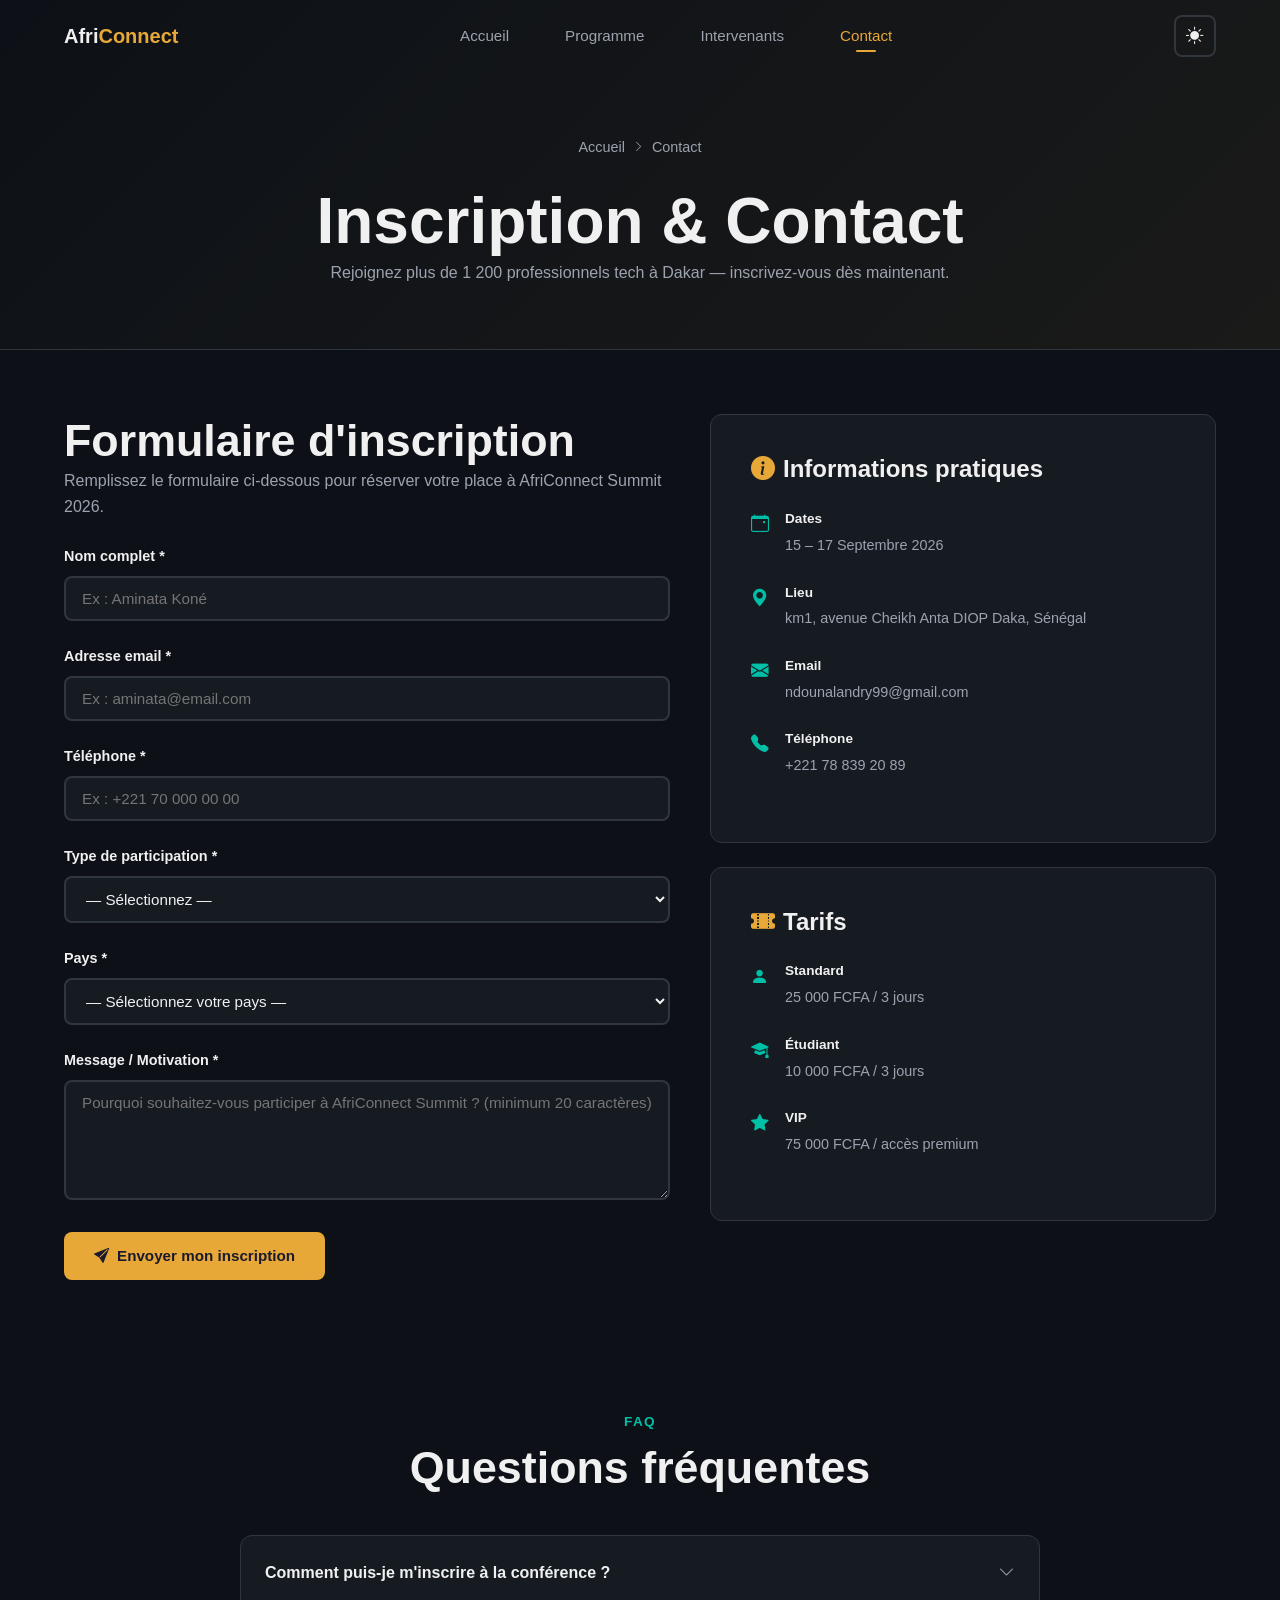
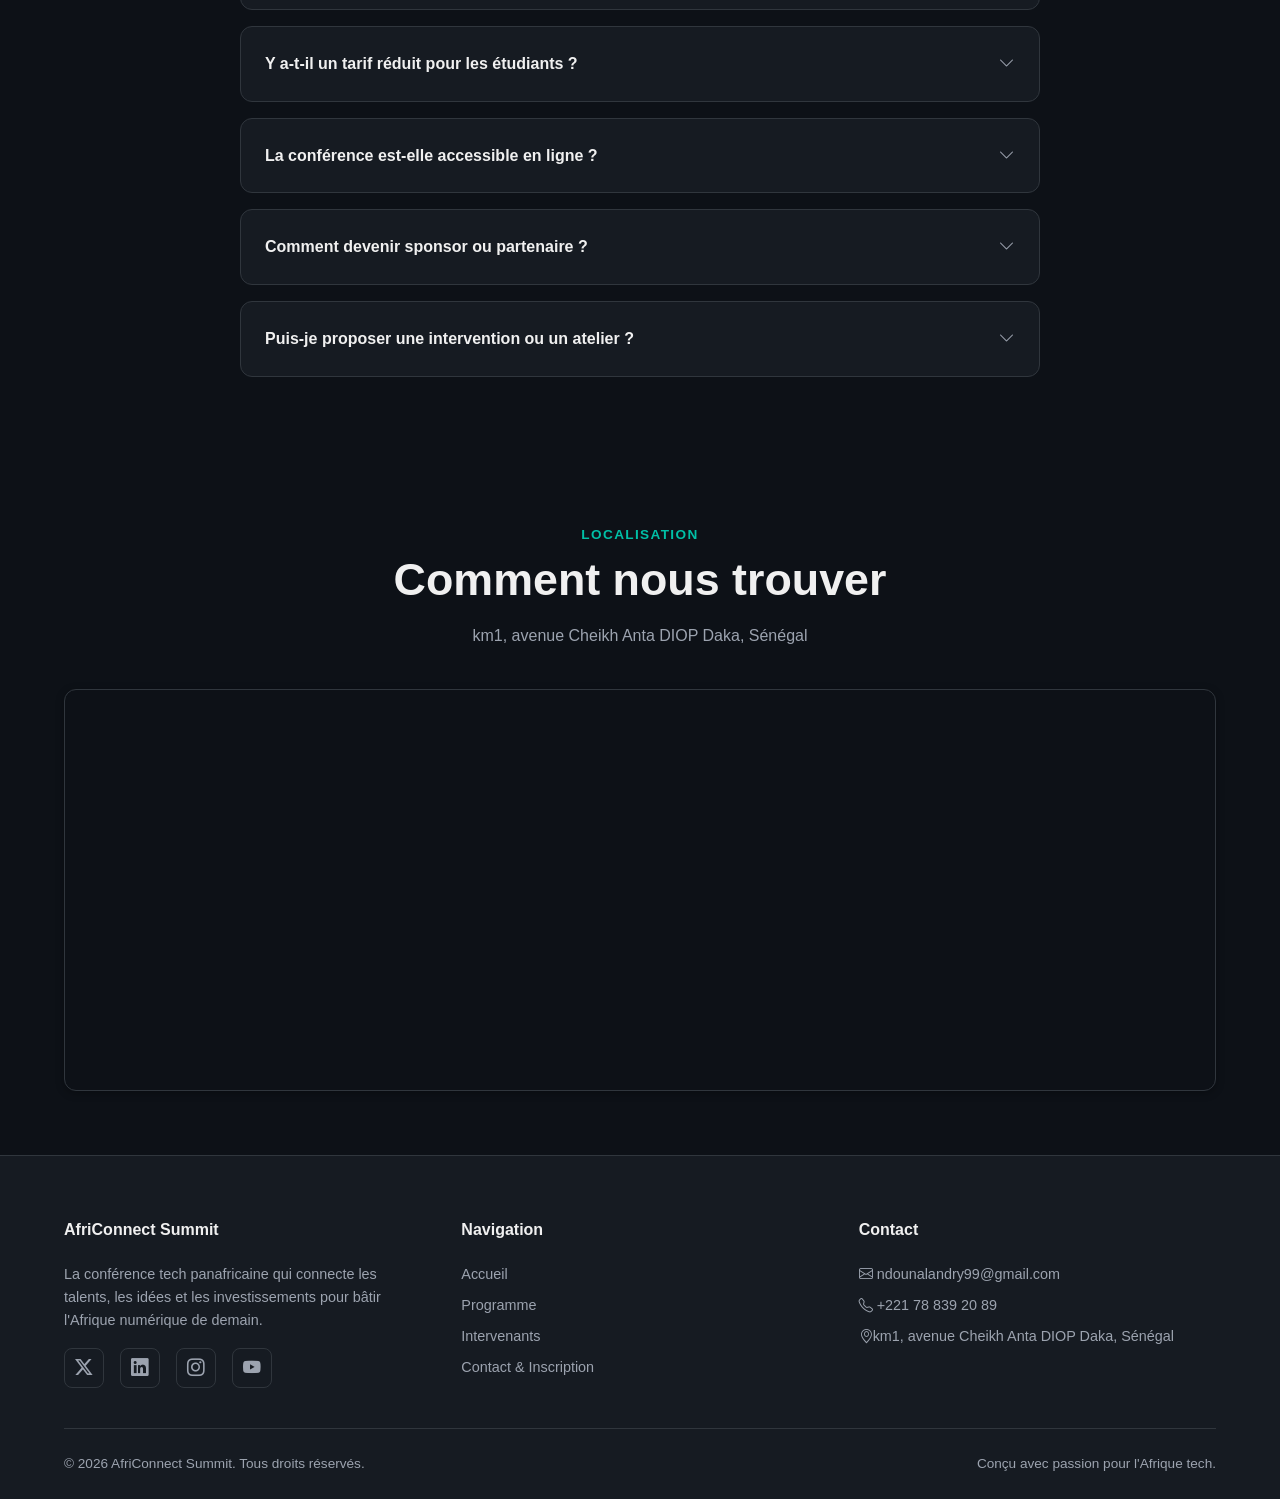
==== commit d9964a05: "Correction des erreurs, de la responsivité et de Google map" ====
--- a/contact.html
+++ b/contact.html
@@ -283,7 +283,7 @@
                 </div>
                 <div class="map-container animate-on-scroll fade-in">
                     <iframe
-                        src="https://www.google.com"
+                        src="https://www.google.com/maps?q=km1+avenue+Cheikh+Anta+DIOP+Dakar+S%C3%A9n%C3%A9gal&output=embed"
                         allowfullscreen="" loading="lazy" referrerpolicy="no-referrer-when-downgrade"
                         title="Carte Google Maps — km1, avenue Cheikh Anta DIOP Daka, Sénégal">
                     </iframe>
@@ -320,7 +320,7 @@
                     <h4>Contact</h4>
                     <ul>
                         <li><i class="bi bi-envelope"></i> <a href="mailto:ndounalandry99@gmail.com">ndounalandry99@gmail.com</a></li>
-                        <li><i class="bi bi-telephone"><a href="tel:+221788392089">+221 78 839 20 89</a></li>
+                        <li><i class="bi bi-telephone"></i> <a href="tel:+221788392089">+221 78 839 20 89</a></li>
                         <li><i class="bi bi-geo-alt"></i>km1, avenue Cheikh Anta DIOP Daka, Sénégal</li>
                     </ul>
                 </div>
--- a/css/style.css
+++ b/css/style.css
@@ -1332,6 +1332,40 @@
 }
 
 /* ============================================================
+   RESPONSIVE — Tablette/Desktop (992px)
+   ============================================================ */
+@media (max-width: 992px) {
+  .stats-grid {
+    grid-template-columns: repeat(2, 1fr);
+  }
+
+  .speakers-grid {
+    grid-template-columns: repeat(2, 1fr);
+  }
+
+  .speakers-full-grid {
+    grid-template-columns: repeat(2, 1fr);
+  }
+
+  .why-grid {
+    justify-content: center;
+  }
+
+  .contact-layout {
+    flex-direction: column;
+  }
+
+  .contact-form-col,
+  .contact-info-col {
+    flex: 1 1 100%;
+  }
+
+  .map-container iframe {
+    height: 350px;
+  }
+}
+
+/* ============================================================
    RESPONSIVE — Tablette (768px)
    ============================================================ */
 @media (max-width: 768px) {
@@ -1405,6 +1439,35 @@
   .footer-grid {
     flex-direction: column;
   }
+
+  .hero h1 {
+    font-size: 2.2rem;
+  }
+
+  .hero-subtitle {
+    font-size: 1rem;
+  }
+
+  .page-hero {
+    padding: calc(var(--navbar-height) + var(--spacing-lg)) 0 var(--spacing-lg);
+  }
+
+  .page-hero h1 {
+    font-size: 2rem;
+  }
+
+  .filter-bar {
+    gap: var(--spacing-xs);
+  }
+
+  .filter-btn {
+    padding: 0.5rem 1rem;
+    font-size: 0.8rem;
+  }
+
+  .map-container iframe {
+    height: 300px;
+  }
 }
 
 /* ============================================================
